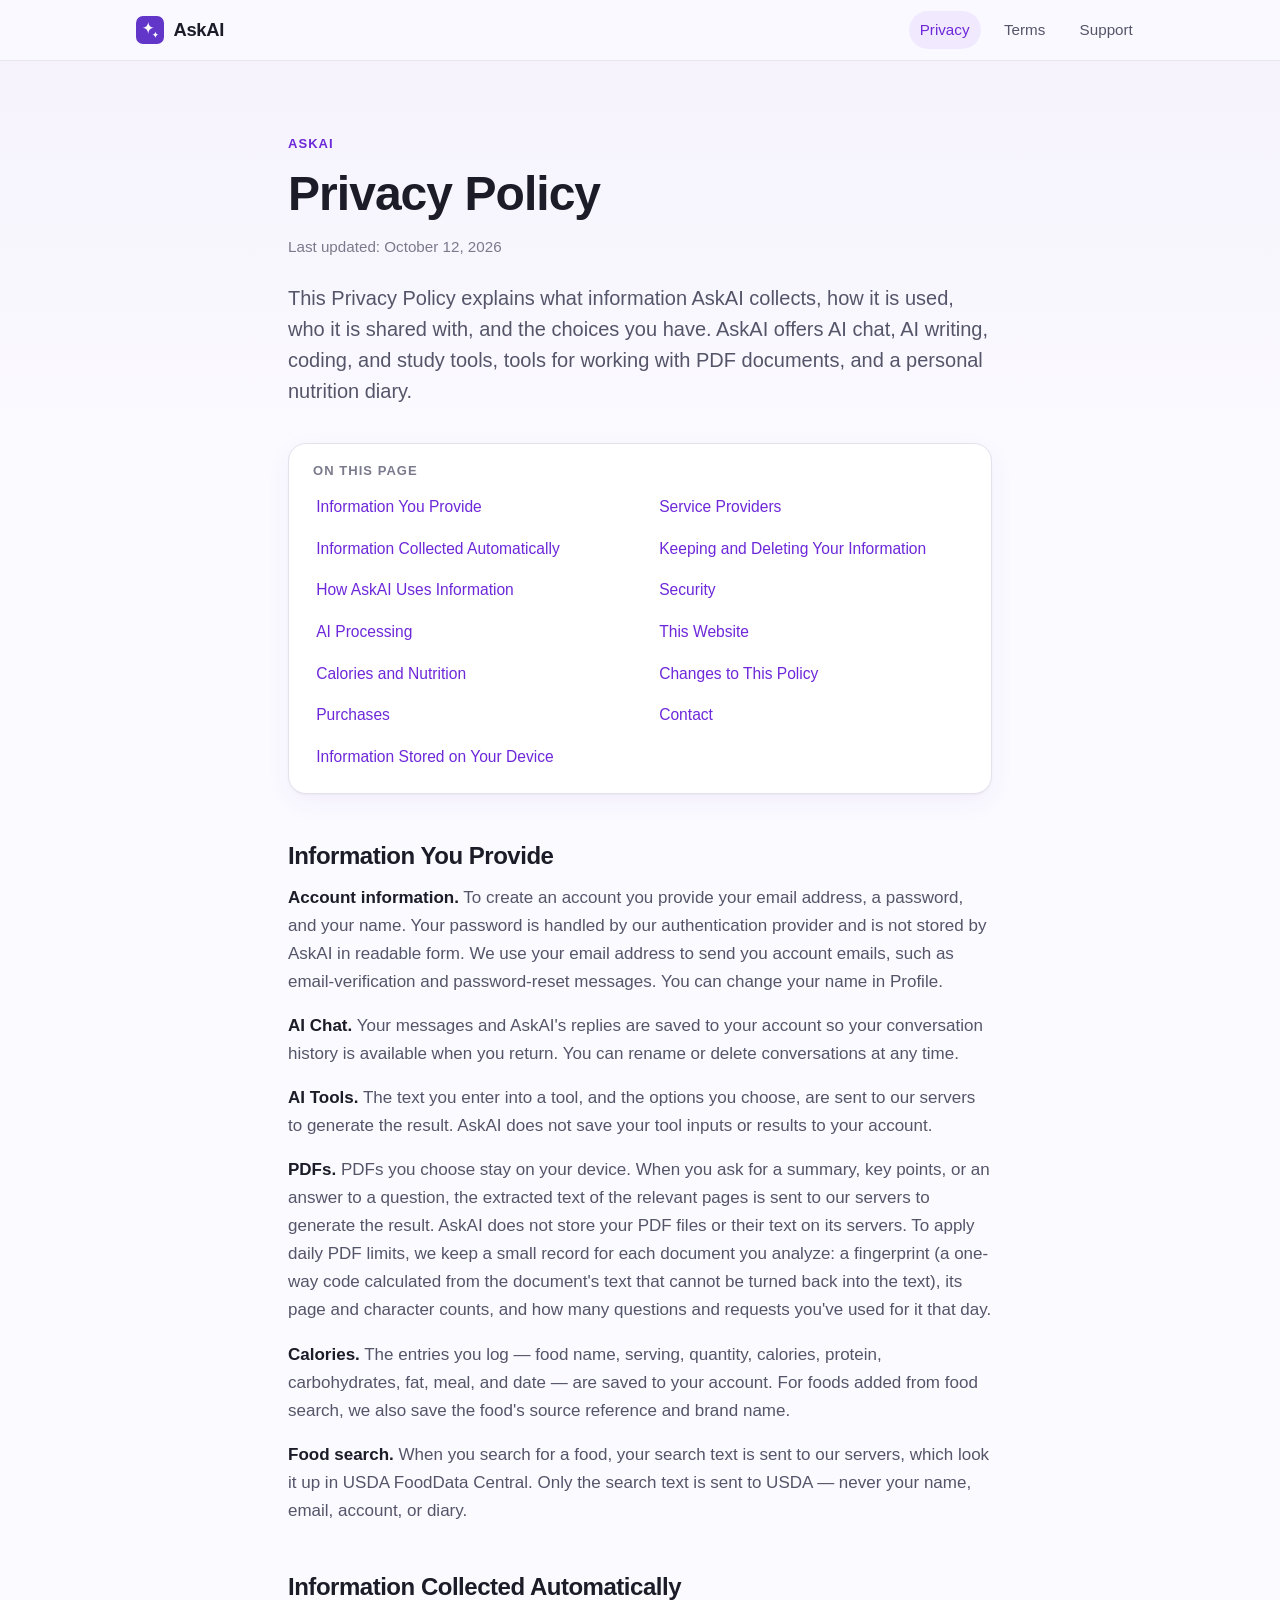
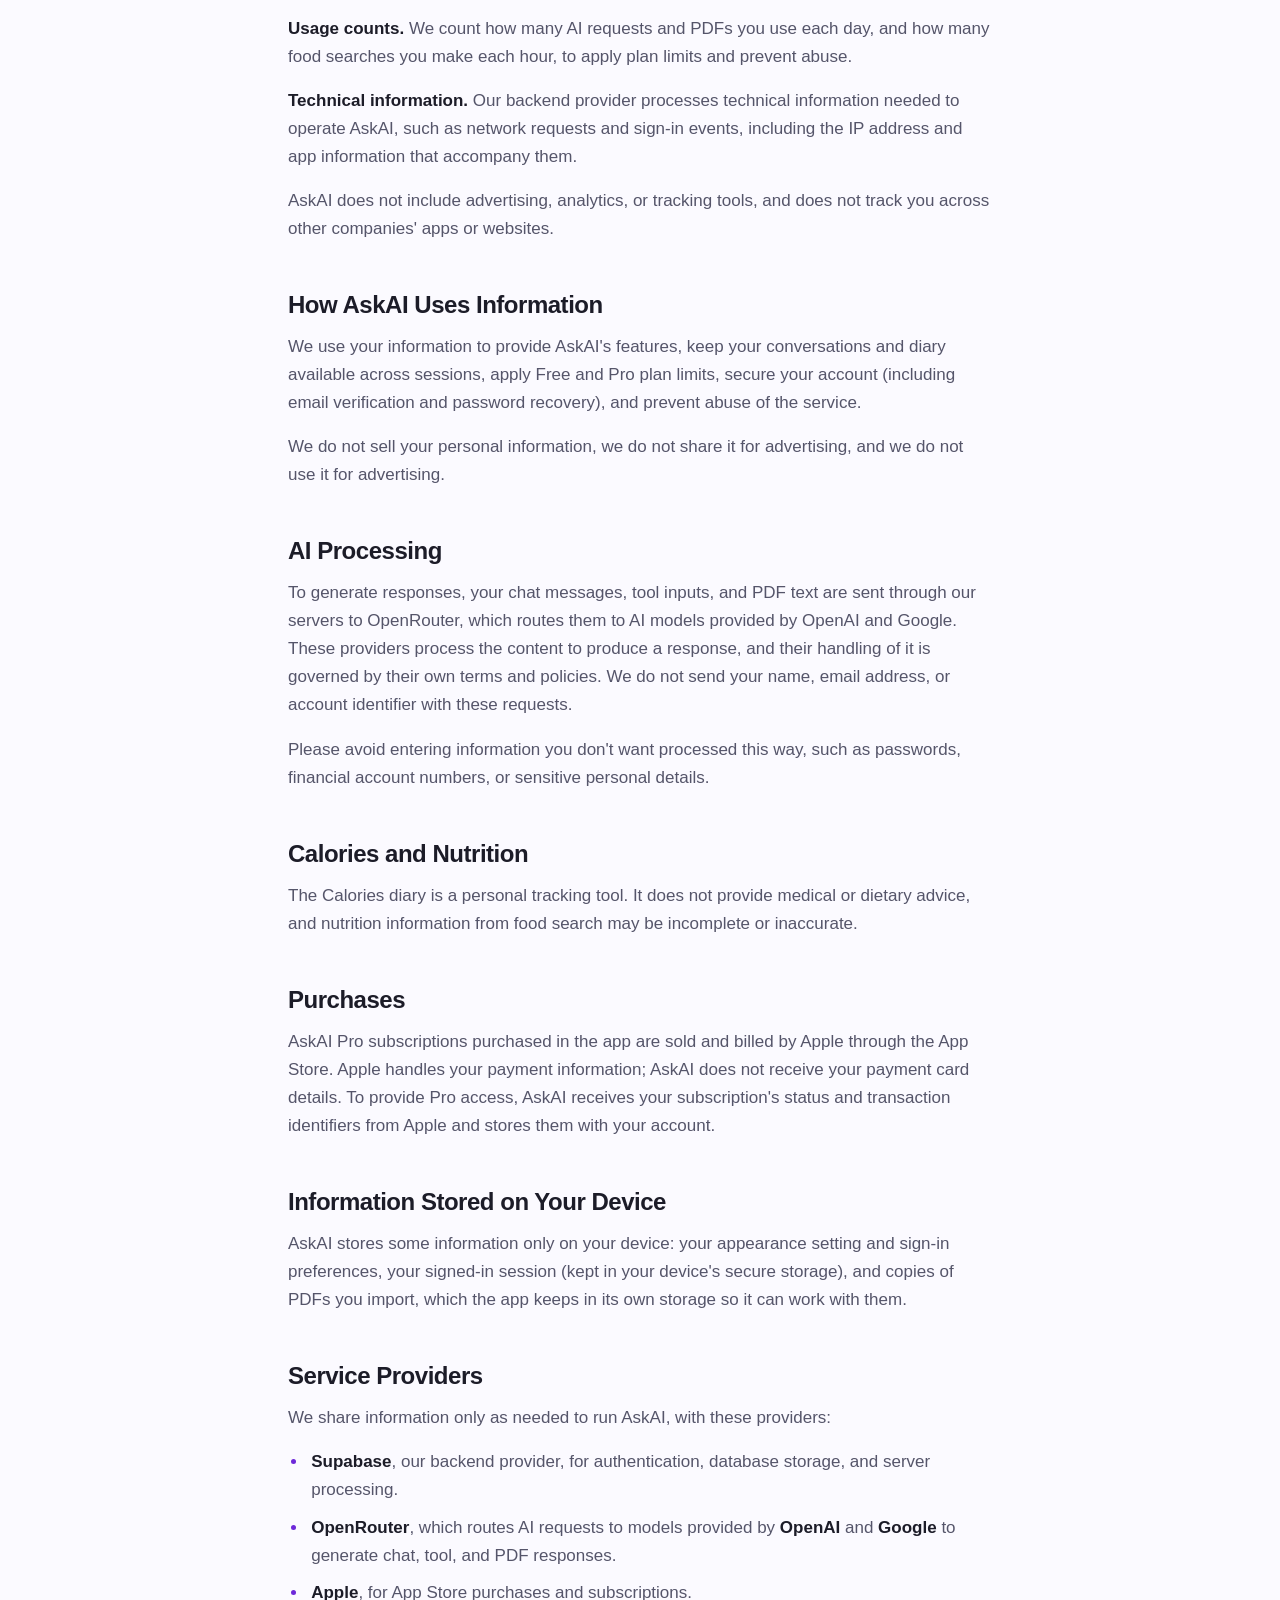
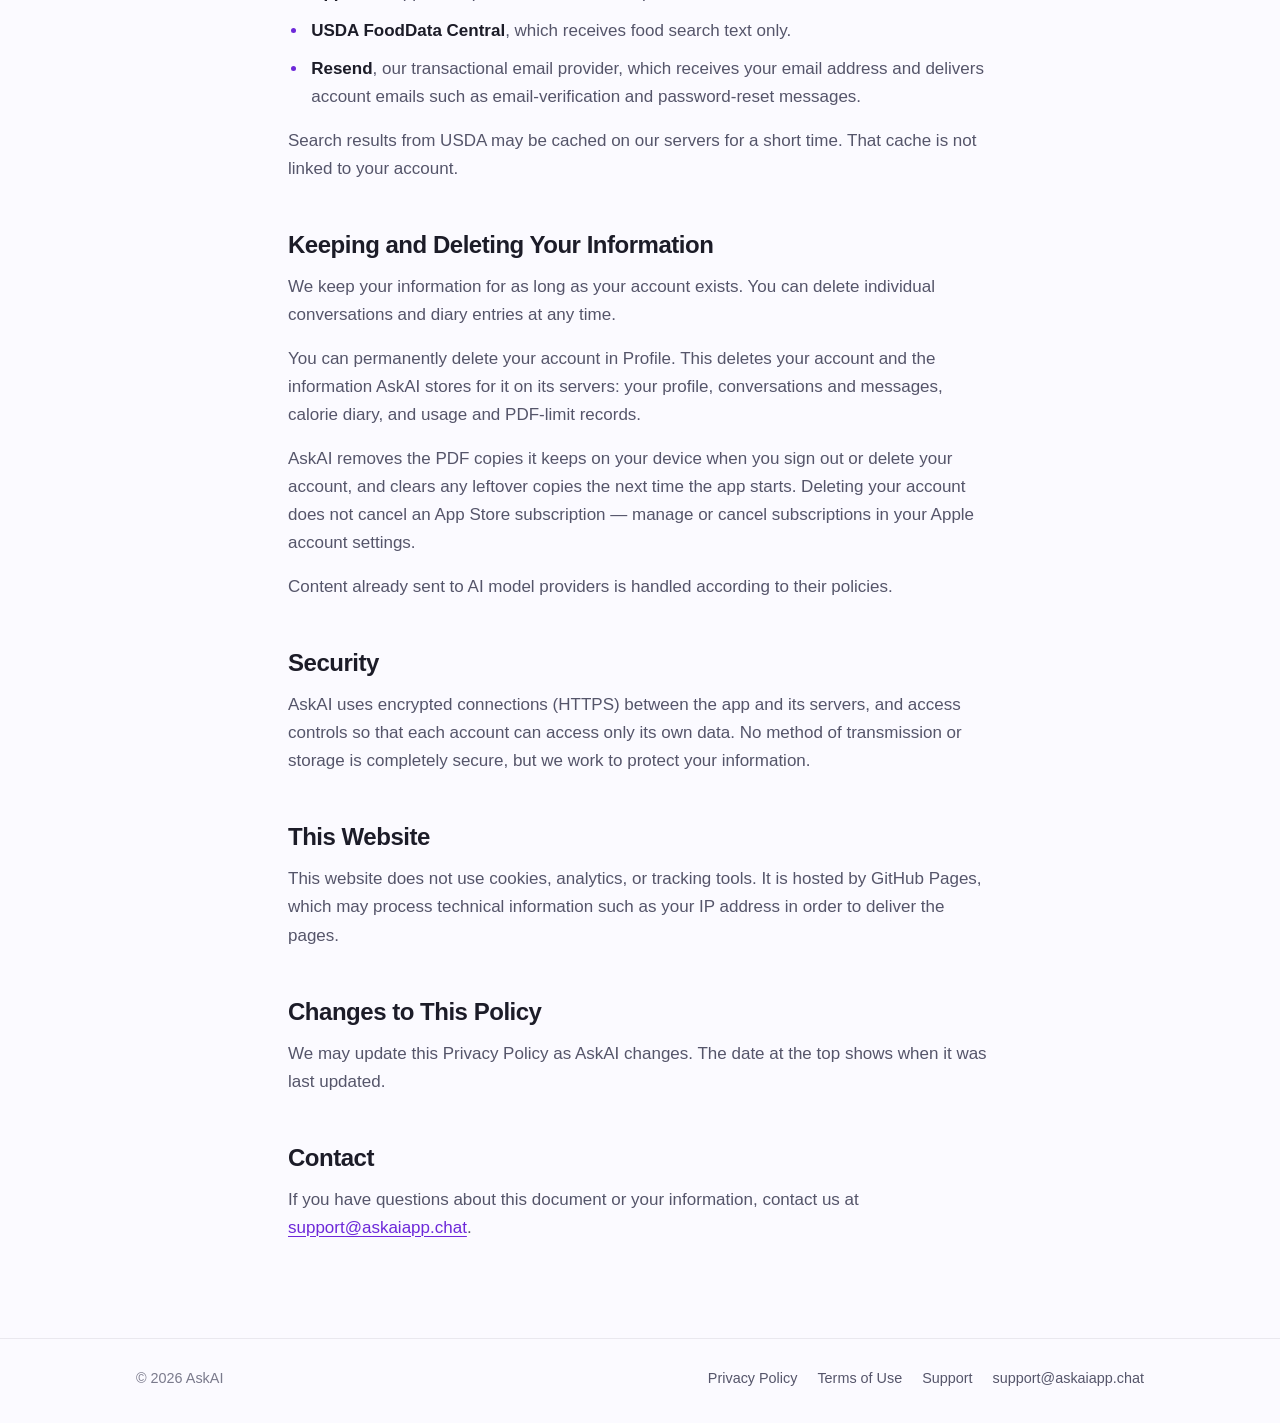
==== privacy/index.html @ a2db8b24 "Launch AskAI public website Co-Authored-By: Claude Opus 5.5 <noreply@anthropic.com>" ====
<!DOCTYPE html>
<html lang="en">
<head>
<meta charset="utf-8">
<meta name="viewport" content="width=device-width, initial-scale=1">
<title>Privacy Policy · AskAI</title>
<meta name="description" content="How AskAI collects, uses, and shares information, and the choices you have.">
<meta name="color-scheme" content="light dark">
<meta name="theme-color" content="#6236C9" media="(prefers-color-scheme: light)">
<meta name="theme-color" content="#14121E" media="(prefers-color-scheme: dark)">
<link rel="canonical" href="https://askaiapp.chat/privacy/">
<link rel="icon" href="/assets/favicon.svg" type="image/svg+xml">
<link rel="stylesheet" href="/assets/site.css">
</head>
<body>
<a class="skip" href="#main">Skip to content</a>
<header class="site-header">
  <div class="wrap bar">
    <a class="brand" href="/" aria-label="AskAI home"><svg class="mark" viewBox="0 0 32 32" aria-hidden="true"><rect width="32" height="32" rx="8" fill="currentColor"/><path fill="#fff" d="M14 6.5c.5 4.6 2.4 6.5 7 7-4.6.5-6.5 2.4-7 7-.5-4.6-2.4-6.5-7-7 4.6-.5 6.5-2.4 7-7Zm8.2 11.3c.3 2.4 1.3 3.4 3.7 3.7-2.4.3-3.4 1.3-3.7 3.7-.3-2.4-1.3-3.4-3.7-3.7 2.4-.3 3.4-1.3 3.7-3.7Z"/></svg><span>AskAI</span></a>
    <nav aria-label="Main">
      <a href="/privacy/" aria-current="page">Privacy</a>
      <a href="/terms/">Terms</a>
      <a href="/support/">Support</a>
    </nav>
  </div>
</header>
<main id="main">
<article class="wrap doc">
  <header class="doc-head">
    <p class="eyebrow">AskAI</p>
    <h1>Privacy Policy</h1>
    <p class="updated">Last updated: October 12, 2026</p>
    <p class="lead">This Privacy Policy explains what information AskAI collects, how it is used, who it is shared with, and the choices you have. AskAI offers AI chat, AI writing, coding, and study tools, tools for working with PDF documents, and a personal nutrition diary.</p>
  </header>
  <nav class="toc" aria-label="On this page">
    <h2>On this page</h2>
    <ol>
      <li><a href="#information-you-provide">Information You Provide</a></li>
      <li><a href="#information-collected-automatically">Information Collected Automatically</a></li>
      <li><a href="#how-askai-uses-information">How AskAI Uses Information</a></li>
      <li><a href="#ai-processing">AI Processing</a></li>
      <li><a href="#calories-and-nutrition">Calories and Nutrition</a></li>
      <li><a href="#purchases">Purchases</a></li>
      <li><a href="#information-stored-on-your-device">Information Stored on Your Device</a></li>
      <li><a href="#service-providers">Service Providers</a></li>
      <li><a href="#keeping-and-deleting-your-information">Keeping and Deleting Your Information</a></li>
      <li><a href="#security">Security</a></li>
      <li><a href="#this-website">This Website</a></li>
      <li><a href="#changes-to-this-policy">Changes to This Policy</a></li>
      <li><a href="#contact">Contact</a></li>
    </ol>
  </nav>
  <section id="information-you-provide">
    <h2>Information You Provide</h2>
    <p><strong>Account information.</strong> To create an account you provide your email address, a password, and your name. Your password is handled by our authentication provider and is not stored by AskAI in readable form. We use your email address to send you account emails, such as email-verification and password-reset messages. You can change your name in Profile.</p>
    <p><strong>AI Chat.</strong> Your messages and AskAI's replies are saved to your account so your conversation history is available when you return. You can rename or delete conversations at any time.</p>
    <p><strong>AI Tools.</strong> The text you enter into a tool, and the options you choose, are sent to our servers to generate the result. AskAI does not save your tool inputs or results to your account.</p>
    <p><strong>PDFs.</strong> PDFs you choose stay on your device. When you ask for a summary, key points, or an answer to a question, the extracted text of the relevant pages is sent to our servers to generate the result. AskAI does not store your PDF files or their text on its servers. To apply daily PDF limits, we keep a small record for each document you analyze: a fingerprint (a one-way code calculated from the document's text that cannot be turned back into the text), its page and character counts, and how many questions and requests you've used for it that day.</p>
    <p><strong>Calories.</strong> The entries you log — food name, serving, quantity, calories, protein, carbohydrates, fat, meal, and date — are saved to your account. For foods added from food search, we also save the food's source reference and brand name.</p>
    <p><strong>Food search.</strong> When you search for a food, your search text is sent to our servers, which look it up in USDA FoodData Central. Only the search text is sent to USDA — never your name, email, account, or diary.</p>
  </section>
  <section id="information-collected-automatically">
    <h2>Information Collected Automatically</h2>
    <p><strong>Usage counts.</strong> We count how many AI requests and PDFs you use each day, and how many food searches you make each hour, to apply plan limits and prevent abuse.</p>
    <p><strong>Technical information.</strong> Our backend provider processes technical information needed to operate AskAI, such as network requests and sign-in events, including the IP address and app information that accompany them.</p>
    <p>AskAI does not include advertising, analytics, or tracking tools, and does not track you across other companies' apps or websites.</p>
  </section>
  <section id="how-askai-uses-information">
    <h2>How AskAI Uses Information</h2>
    <p>We use your information to provide AskAI's features, keep your conversations and diary available across sessions, apply Free and Pro plan limits, secure your account (including email verification and password recovery), and prevent abuse of the service.</p>
    <p>We do not sell your personal information, we do not share it for advertising, and we do not use it for advertising.</p>
  </section>
  <section id="ai-processing">
    <h2>AI Processing</h2>
    <p>To generate responses, your chat messages, tool inputs, and PDF text are sent through our servers to OpenRouter, which routes them to AI models provided by OpenAI and Google. These providers process the content to produce a response, and their handling of it is governed by their own terms and policies. We do not send your name, email address, or account identifier with these requests.</p>
    <p>Please avoid entering information you don't want processed this way, such as passwords, financial account numbers, or sensitive personal details.</p>
  </section>
  <section id="calories-and-nutrition">
    <h2>Calories and Nutrition</h2>
    <p>The Calories diary is a personal tracking tool. It does not provide medical or dietary advice, and nutrition information from food search may be incomplete or inaccurate.</p>
  </section>
  <section id="purchases">
    <h2>Purchases</h2>
    <p>AskAI Pro subscriptions purchased in the app are sold and billed by Apple through the App Store. Apple handles your payment information; AskAI does not receive your payment card details. To provide Pro access, AskAI receives your subscription's status and transaction identifiers from Apple and stores them with your account.</p>
  </section>
  <section id="information-stored-on-your-device">
    <h2>Information Stored on Your Device</h2>
    <p>AskAI stores some information only on your device: your appearance setting and sign-in preferences, your signed-in session (kept in your device's secure storage), and copies of PDFs you import, which the app keeps in its own storage so it can work with them.</p>
  </section>
  <section id="service-providers">
    <h2>Service Providers</h2>
    <p>We share information only as needed to run AskAI, with these providers:</p>
    <ul>
      <li><strong>Supabase</strong>, our backend provider, for authentication, database storage, and server processing.</li>
      <li><strong>OpenRouter</strong>, which routes AI requests to models provided by <strong>OpenAI</strong> and <strong>Google</strong> to generate chat, tool, and PDF responses.</li>
      <li><strong>Apple</strong>, for App Store purchases and subscriptions.</li>
      <li><strong>USDA FoodData Central</strong>, which receives food search text only.</li>
      <li><strong>Resend</strong>, our transactional email provider, which receives your email address and delivers account emails such as email-verification and password-reset messages.</li>
    </ul>
    <p>Search results from USDA may be cached on our servers for a short time. That cache is not linked to your account.</p>
  </section>
  <section id="keeping-and-deleting-your-information">
    <h2>Keeping and Deleting Your Information</h2>
    <p>We keep your information for as long as your account exists. You can delete individual conversations and diary entries at any time.</p>
    <p>You can permanently delete your account in Profile. This deletes your account and the information AskAI stores for it on its servers: your profile, conversations and messages, calorie diary, and usage and PDF-limit records.</p>
    <p>AskAI removes the PDF copies it keeps on your device when you sign out or delete your account, and clears any leftover copies the next time the app starts. Deleting your account does not cancel an App Store subscription — manage or cancel subscriptions in your Apple account settings.</p>
    <p>Content already sent to AI model providers is handled according to their policies.</p>
  </section>
  <section id="security">
    <h2>Security</h2>
    <p>AskAI uses encrypted connections (HTTPS) between the app and its servers, and access controls so that each account can access only its own data. No method of transmission or storage is completely secure, but we work to protect your information.</p>
  </section>
  <section id="this-website">
    <h2>This Website</h2>
    <p>This website does not use cookies, analytics, or tracking tools. It is hosted by GitHub Pages, which may process technical information such as your IP address in order to deliver the pages.</p>
  </section>
  <section id="changes-to-this-policy">
    <h2>Changes to This Policy</h2>
    <p>We may update this Privacy Policy as AskAI changes. The date at the top shows when it was last updated.</p>
  </section>
  <section id="contact">
    <h2>Contact</h2>
    <p>If you have questions about this document or your information, contact us at <a href="mailto:support@askaiapp.chat">support@askaiapp.chat</a>.</p>
  </section>
</article>
</main>
<footer class="site-footer">
  <div class="wrap foot">
    <p>&copy; 2026 AskAI</p>
    <nav aria-label="Footer">
      <a href="/privacy/">Privacy Policy</a>
      <a href="/terms/">Terms of Use</a>
      <a href="/support/">Support</a>
      <a href="mailto:support@askaiapp.chat">support@askaiapp.chat</a>
    </nav>
  </div>
</footer>
</body>
</html>
---- assets/site.css ----
/* AskAI website. No external fonts, scripts, or trackers. */

:root {
  --accent: #6d28d9;
  --accent-strong: #6236c9;
  --accent-soft: #f1eaff;
  --accent-border: #d8c4fa;
  --bg: #fbfaff;
  --bg-tint: #f4f1fb;
  --surface: #ffffff;
  --text: #1c1c28;
  --text-secondary: #55556a;
  --text-tertiary: #7a7a8c;
  --border: #e3e1ec;
  --hairline: rgba(28, 28, 40, 0.08);
  --shadow: 0 1px 2px rgba(28, 28, 40, 0.04), 0 8px 24px rgba(98, 54, 201, 0.06);
  --radius: 18px;
  --measure: 44rem;
}

@media (prefers-color-scheme: dark) {
  :root {
    --accent: #a78bfa;
    --accent-strong: #8b5cf6;
    --accent-soft: #2b2340;
    --accent-border: #57436f;
    --bg: #0f0d17;
    --bg-tint: #14121e;
    --surface: #1b1826;
    --text: #f2f1f7;
    --text-secondary: #b9b6c9;
    --text-tertiary: #8f8ca3;
    --border: #322d44;
    --hairline: rgba(255, 255, 255, 0.08);
    --shadow: 0 1px 2px rgba(0, 0, 0, 0.3);
  }
}

*,
*::before,
*::after {
  box-sizing: border-box;
}

html {
  -webkit-text-size-adjust: 100%;
  text-size-adjust: 100%;
  scroll-behavior: smooth;
  scroll-padding-top: 5rem;
}

@media (prefers-reduced-motion: reduce) {
  html {
    scroll-behavior: auto;
  }
}

body {
  margin: 0;
  min-height: 100vh;
  display: flex;
  flex-direction: column;
  background: linear-gradient(180deg, var(--bg-tint) 0, var(--bg) 28rem) no-repeat var(--bg);
  color: var(--text);
  font-family: -apple-system, BlinkMacSystemFont, "SF Pro Text", "Segoe UI", Roboto, "Helvetica Neue", Arial, sans-serif;
  font-size: 1.0625rem;
  line-height: 1.65;
  -webkit-font-smoothing: antialiased;
  text-rendering: optimizeLegibility;
}

main {
  flex: 1;
}

.wrap {
  width: 100%;
  max-width: 68rem;
  margin: 0 auto;
  padding-left: clamp(1.25rem, 5vw, 2.5rem);
  padding-right: clamp(1.25rem, 5vw, 2.5rem);
}

a {
  color: var(--accent);
  text-decoration-thickness: 1px;
  text-underline-offset: 0.18em;
}

a:hover {
  text-decoration-thickness: 2px;
}

a:focus-visible,
.link-card:focus-visible {
  outline: 2px solid var(--accent);
  outline-offset: 3px;
  border-radius: 6px;
}

h1,
h2 {
  font-family: -apple-system, BlinkMacSystemFont, "SF Pro Display", "Segoe UI", Roboto, "Helvetica Neue", Arial, sans-serif;
  letter-spacing: -0.02em;
  line-height: 1.15;
  margin: 0;
}

p {
  margin: 0 0 1rem;
}

.skip {
  position: absolute;
  left: -999rem;
  top: 0.5rem;
  background: var(--surface);
  color: var(--accent);
  padding: 0.5rem 0.9rem;
  border-radius: 10px;
  border: 1px solid var(--accent-border);
  z-index: 20;
}

.skip:focus {
  left: 0.75rem;
}

/* Header */

.site-header {
  position: sticky;
  top: 0;
  z-index: 10;
  background: color-mix(in srgb, var(--bg) 82%, transparent);
  -webkit-backdrop-filter: saturate(180%) blur(18px);
  backdrop-filter: saturate(180%) blur(18px);
  border-bottom: 1px solid var(--hairline);
}

.bar {
  display: flex;
  align-items: center;
  justify-content: space-between;
  gap: 1rem;
  min-height: 3.75rem;
}

.brand {
  display: inline-flex;
  align-items: center;
  gap: 0.6rem;
  color: var(--text);
  font-weight: 700;
  font-size: 1.15rem;
  letter-spacing: -0.02em;
  text-decoration: none;
}

.mark {
  width: 1.75rem;
  height: 1.75rem;
  color: var(--accent-strong);
  flex: none;
}

.site-header nav {
  display: flex;
  gap: clamp(0.25rem, 2vw, 0.75rem);
}

.site-header nav a {
  color: var(--text-secondary);
  text-decoration: none;
  font-size: 0.95rem;
  font-weight: 500;
  padding: 0.4rem 0.7rem;
  border-radius: 999px;
}

.site-header nav a:hover {
  color: var(--text);
  background: var(--hairline);
}

.site-header nav a[aria-current="page"] {
  color: var(--accent);
  background: var(--accent-soft);
}

/* Shared type */

.eyebrow {
  margin: 0 0 0.75rem;
  color: var(--accent);
  font-size: 0.8125rem;
  font-weight: 600;
  letter-spacing: 0.08em;
  text-transform: uppercase;
}

.lead {
  color: var(--text-secondary);
  font-size: clamp(1.1rem, 2.2vw, 1.25rem);
  line-height: 1.55;
}

.muted {
  color: var(--text-tertiary);
  font-size: 0.95rem;
}

/* Home */

.hero {
  padding: clamp(3.5rem, 10vw, 7rem) 0 clamp(2.5rem, 6vw, 4rem);
  text-align: center;
}

.hero h1 {
  font-size: clamp(2.1rem, 6vw, 3.6rem);
  font-weight: 700;
  max-width: 18ch;
  margin: 0 auto 1.25rem;
}

.hero .lead {
  max-width: 38rem;
  margin: 0 auto;
}

.features,
.links {
  display: grid;
  gap: 1rem;
  grid-template-columns: repeat(auto-fit, minmax(14.5rem, 1fr));
}

.card,
.link-card,
.contact-card,
.toc {
  background: var(--surface);
  border: 1px solid var(--border);
  border-radius: var(--radius);
  box-shadow: var(--shadow);
}

.card,
.link-card {
  padding: 1.5rem;
}

.card h2,
.link-card h2 {
  font-size: 1.15rem;
  font-weight: 650;
  margin-bottom: 0.5rem;
}

.card p,
.link-card p {
  margin: 0;
  color: var(--text-secondary);
  font-size: 0.975rem;
  line-height: 1.55;
}

.privacy-note {
  max-width: 46rem;
  text-align: center;
  padding-top: clamp(3rem, 8vw, 5rem);
  padding-bottom: clamp(2rem, 5vw, 3rem);
}

.privacy-note h2 {
  font-size: clamp(1.5rem, 3.5vw, 2rem);
  margin-bottom: 0.9rem;
}

.privacy-note p {
  color: var(--text-secondary);
  margin: 0;
}

.links {
  padding-bottom: clamp(3.5rem, 8vw, 6rem);
}

.link-card {
  display: block;
  color: inherit;
  text-decoration: none;
  transition: border-color 0.15s ease, transform 0.15s ease;
}

.link-card h2 {
  color: var(--accent);
}

.link-card h2::after {
  content: " \2192";
}

.link-card:hover {
  border-color: var(--accent-border);
  transform: translateY(-2px);
}

@media (prefers-reduced-motion: reduce) {
  .link-card {
    transition: none;
  }

  .link-card:hover {
    transform: none;
  }
}

/* Documents: privacy, terms, support */

.doc {
  max-width: calc(var(--measure) + 2 * clamp(1.25rem, 5vw, 2.5rem));
  padding-top: clamp(2.5rem, 7vw, 4.5rem);
  padding-bottom: clamp(3.5rem, 8vw, 6rem);
}

.doc-head h1 {
  font-size: clamp(2rem, 5.5vw, 3rem);
  font-weight: 700;
  margin-bottom: 0.75rem;
}

.updated {
  color: var(--text-tertiary);
  font-size: 0.95rem;
  margin-bottom: 1.5rem;
}

.doc-head .lead {
  margin-bottom: 0;
}

.toc {
  margin: 2.25rem 0 0;
  padding: 1.25rem 1.5rem;
}

.toc h2 {
  font-size: 0.8125rem;
  font-weight: 600;
  letter-spacing: 0.08em;
  text-transform: uppercase;
  color: var(--text-tertiary);
  margin-bottom: 0.75rem;
}

.toc ol {
  margin: 0;
  padding: 0;
  list-style: none;
  columns: 2;
  column-gap: 2rem;
}

.toc li {
  break-inside: avoid;
  padding: 0.2rem 0;
  font-size: 0.975rem;
}

.toc a {
  text-decoration: none;
}

.toc a:hover {
  text-decoration: underline;
}

.doc section {
  margin-top: 2.75rem;
}

.doc section > h2 {
  font-size: clamp(1.3rem, 3vw, 1.5rem);
  font-weight: 650;
  margin-bottom: 0.9rem;
  padding-top: 0.25rem;
}

.doc section p,
.doc section li {
  color: var(--text-secondary);
}

.doc section strong {
  color: var(--text);
  font-weight: 600;
}

.doc section p:last-child {
  margin-bottom: 0;
}

.doc ul {
  margin: 0 0 1rem;
  padding-left: 1.25rem;
}

.doc li {
  margin-bottom: 0.6rem;
  padding-left: 0.2rem;
}

.doc li::marker {
  color: var(--accent);
}

.doc section.contact-card {
  margin-top: 2.25rem;
  padding: 1.5rem;
  background: var(--accent-soft);
  border-color: var(--accent-border);
  box-shadow: none;
}

.contact-card h2 {
  margin-bottom: 0.5rem;
}

.contact-card p {
  margin-bottom: 0.4rem;
}

.contact-card .email {
  font-weight: 600;
  font-size: 1.1rem;
  overflow-wrap: anywhere;
}

.doc section.contact-card .muted {
  color: var(--text-secondary);
  margin: 0;
}

/* 404 */

.notfound {
  text-align: center;
  padding-top: clamp(4rem, 14vw, 9rem);
  padding-bottom: clamp(4rem, 12vw, 8rem);
}

.notfound h1 {
  font-size: clamp(2rem, 6vw, 3.2rem);
  margin-bottom: 1rem;
}

.notfound .lead {
  margin-bottom: 2rem;
}

.button {
  display: inline-block;
  background: var(--accent-strong);
  color: #fff;
  font-weight: 600;
  text-decoration: none;
  padding: 0.8rem 1.5rem;
  border-radius: 14px;
  margin-bottom: 1.5rem;
}

.button:hover {
  filter: brightness(1.08);
}

/* Footer */

.site-footer {
  border-top: 1px solid var(--hairline);
  color: var(--text-tertiary);
  font-size: 0.9rem;
}

.foot {
  display: flex;
  flex-wrap: wrap;
  align-items: center;
  justify-content: space-between;
  gap: 0.75rem 1.5rem;
  padding-top: 1.75rem;
  padding-bottom: 2rem;
}

.foot p {
  margin: 0;
}

.foot nav {
  display: flex;
  flex-wrap: wrap;
  gap: 0.5rem 1.25rem;
}

.foot a {
  color: var(--text-secondary);
  text-decoration: none;
}

.foot a:hover {
  color: var(--accent);
  text-decoration: underline;
}

/* Small screens */

@media (max-width: 34rem) {
  body {
    font-size: 1rem;
  }

  .bar {
    min-height: 3.5rem;
  }

  .site-header nav a {
    padding: 0.35rem 0.5rem;
    font-size: 0.9rem;
  }

  .toc ol {
    columns: 1;
  }

  .foot {
    flex-direction: column;
    align-items: flex-start;
  }
}

@media (max-width: 23.5rem) {
  .wrap {
    padding-left: 1rem;
    padding-right: 1rem;
  }

  .bar {
    gap: 0.5rem;
  }

  .brand {
    font-size: 1.05rem;
    gap: 0.45rem;
  }

  .mark {
    width: 1.5rem;
    height: 1.5rem;
  }

  .site-header nav {
    gap: 0;
  }

  .site-header nav a {
    padding: 0.3rem 0.4rem;
    font-size: 0.85rem;
  }
}

@media print {
  .site-header,
  .site-footer,
  .toc,
  .skip {
    display: none;
  }

  body {
    background: #fff;
    color: #000;
  }
}
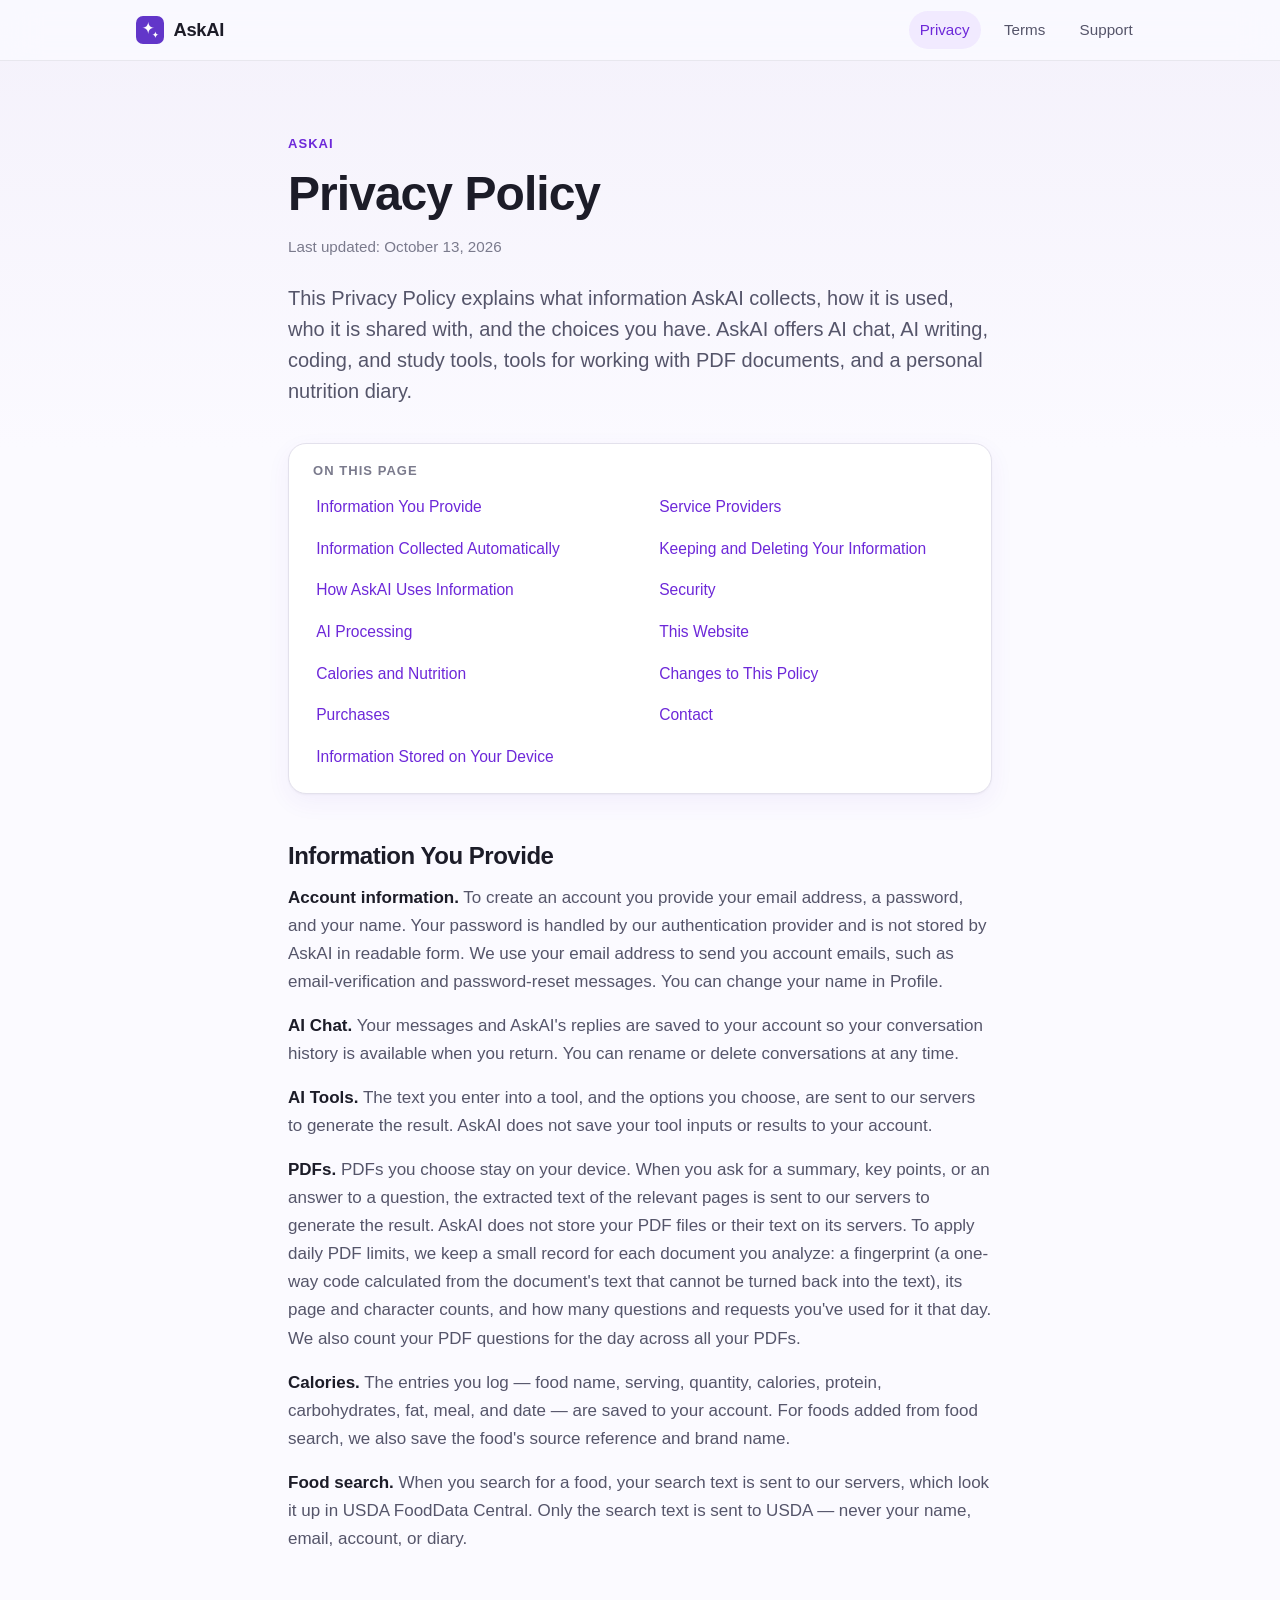
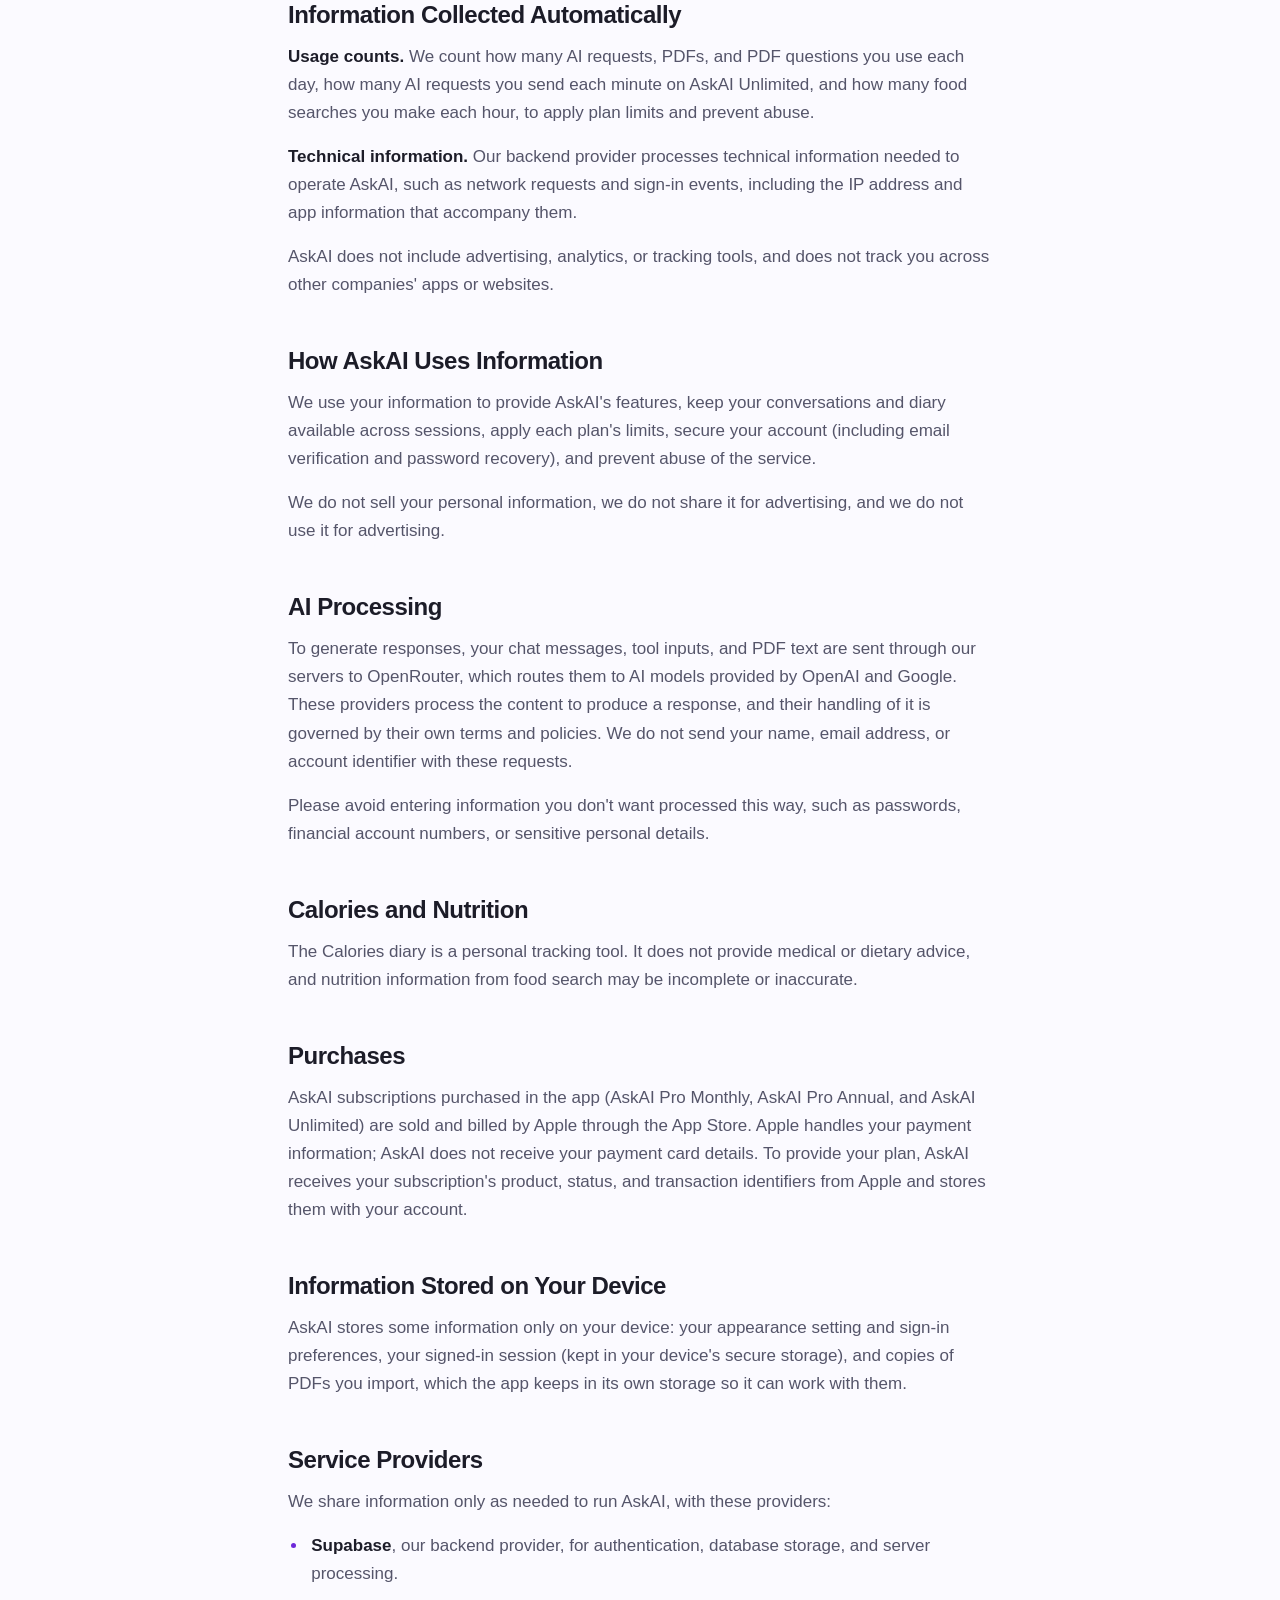
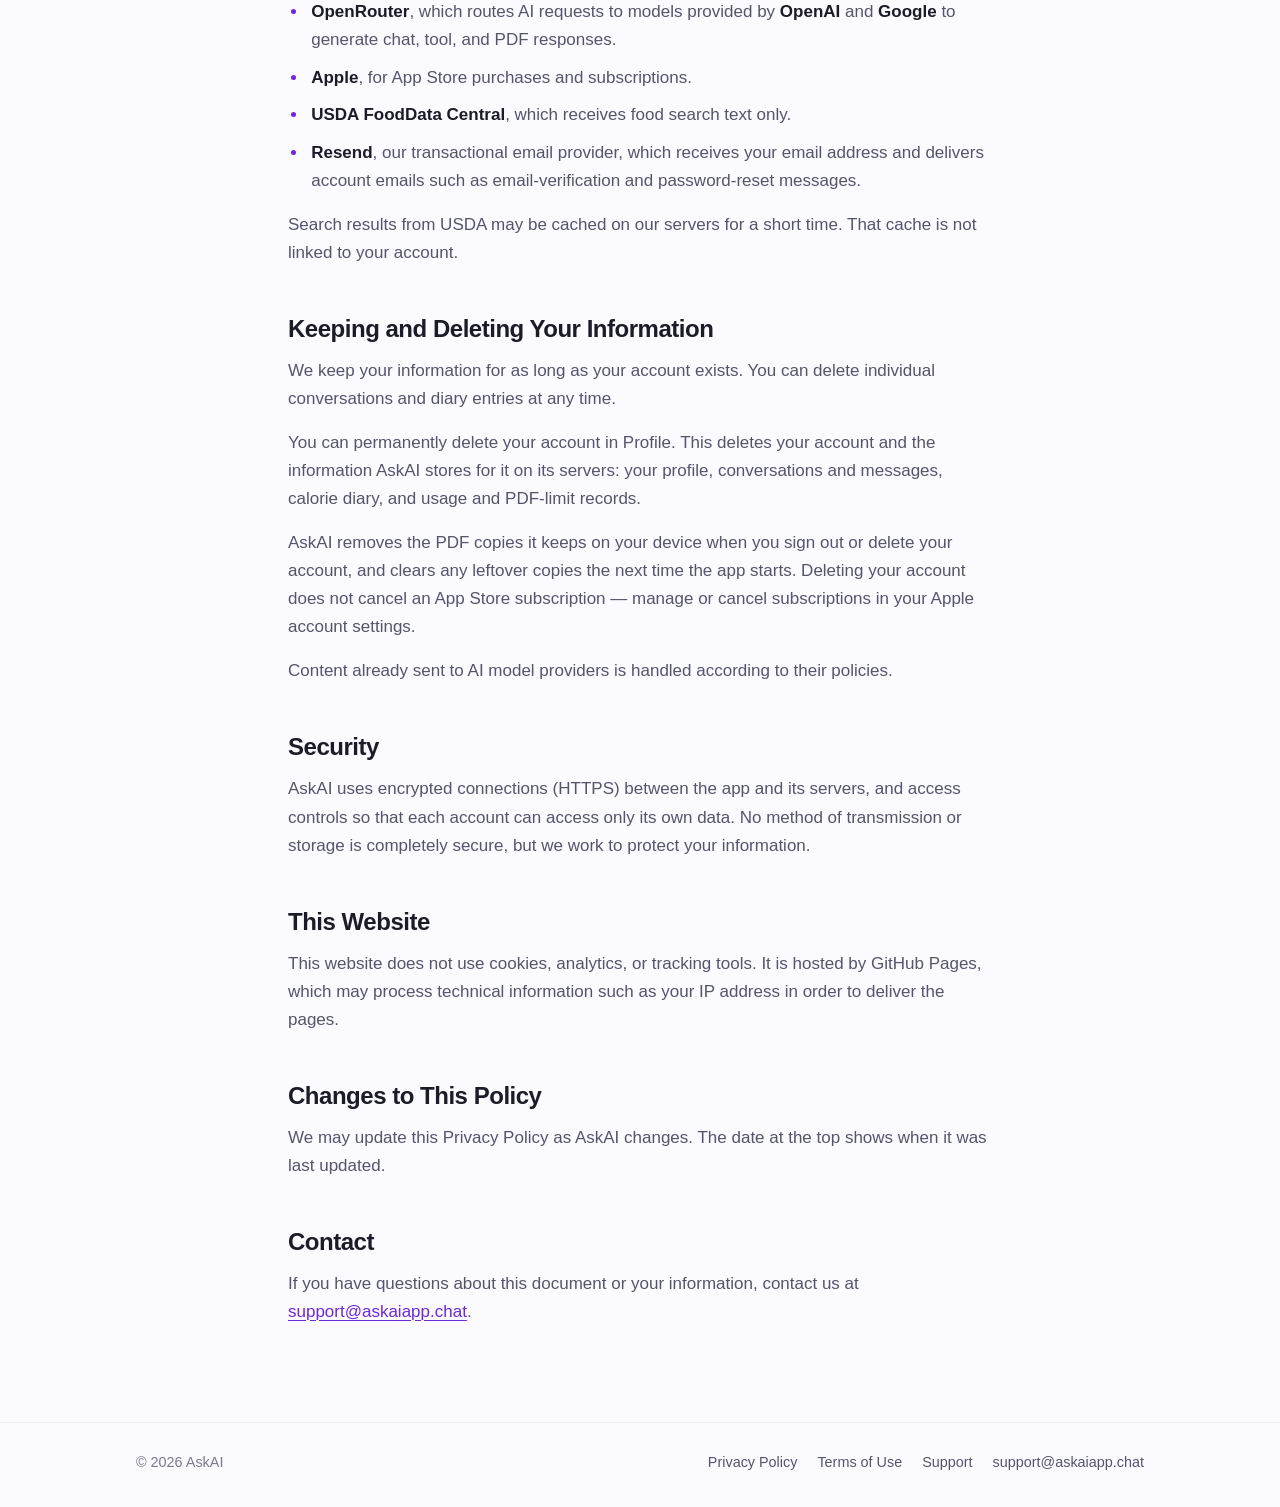
==== commit 94a515f2: "Update Terms, Privacy and Support for the four AskAI plans Co-Authored-By: Claude Opus 5.5 <noreply@" ====
--- a/privacy/index.html
+++ b/privacy/index.html
@@ -29,7 +29,7 @@
   <header class="doc-head">
     <p class="eyebrow">AskAI</p>
     <h1>Privacy Policy</h1>
-    <p class="updated">Last updated: October 12, 2026</p>
+    <p class="updated">Last updated: October 13, 2026</p>
     <p class="lead">This Privacy Policy explains what information AskAI collects, how it is used, who it is shared with, and the choices you have. AskAI offers AI chat, AI writing, coding, and study tools, tools for working with PDF documents, and a personal nutrition diary.</p>
   </header>
   <nav class="toc" aria-label="On this page">
@@ -55,19 +55,19 @@
     <p><strong>Account information.</strong> To create an account you provide your email address, a password, and your name. Your password is handled by our authentication provider and is not stored by AskAI in readable form. We use your email address to send you account emails, such as email-verification and password-reset messages. You can change your name in Profile.</p>
     <p><strong>AI Chat.</strong> Your messages and AskAI's replies are saved to your account so your conversation history is available when you return. You can rename or delete conversations at any time.</p>
     <p><strong>AI Tools.</strong> The text you enter into a tool, and the options you choose, are sent to our servers to generate the result. AskAI does not save your tool inputs or results to your account.</p>
-    <p><strong>PDFs.</strong> PDFs you choose stay on your device. When you ask for a summary, key points, or an answer to a question, the extracted text of the relevant pages is sent to our servers to generate the result. AskAI does not store your PDF files or their text on its servers. To apply daily PDF limits, we keep a small record for each document you analyze: a fingerprint (a one-way code calculated from the document's text that cannot be turned back into the text), its page and character counts, and how many questions and requests you've used for it that day.</p>
+    <p><strong>PDFs.</strong> PDFs you choose stay on your device. When you ask for a summary, key points, or an answer to a question, the extracted text of the relevant pages is sent to our servers to generate the result. AskAI does not store your PDF files or their text on its servers. To apply daily PDF limits, we keep a small record for each document you analyze: a fingerprint (a one-way code calculated from the document's text that cannot be turned back into the text), its page and character counts, and how many questions and requests you've used for it that day. We also count your PDF questions for the day across all your PDFs.</p>
     <p><strong>Calories.</strong> The entries you log — food name, serving, quantity, calories, protein, carbohydrates, fat, meal, and date — are saved to your account. For foods added from food search, we also save the food's source reference and brand name.</p>
     <p><strong>Food search.</strong> When you search for a food, your search text is sent to our servers, which look it up in USDA FoodData Central. Only the search text is sent to USDA — never your name, email, account, or diary.</p>
   </section>
   <section id="information-collected-automatically">
     <h2>Information Collected Automatically</h2>
-    <p><strong>Usage counts.</strong> We count how many AI requests and PDFs you use each day, and how many food searches you make each hour, to apply plan limits and prevent abuse.</p>
+    <p><strong>Usage counts.</strong> We count how many AI requests, PDFs, and PDF questions you use each day, how many AI requests you send each minute on AskAI Unlimited, and how many food searches you make each hour, to apply plan limits and prevent abuse.</p>
     <p><strong>Technical information.</strong> Our backend provider processes technical information needed to operate AskAI, such as network requests and sign-in events, including the IP address and app information that accompany them.</p>
     <p>AskAI does not include advertising, analytics, or tracking tools, and does not track you across other companies' apps or websites.</p>
   </section>
   <section id="how-askai-uses-information">
     <h2>How AskAI Uses Information</h2>
-    <p>We use your information to provide AskAI's features, keep your conversations and diary available across sessions, apply Free and Pro plan limits, secure your account (including email verification and password recovery), and prevent abuse of the service.</p>
+    <p>We use your information to provide AskAI's features, keep your conversations and diary available across sessions, apply each plan's limits, secure your account (including email verification and password recovery), and prevent abuse of the service.</p>
     <p>We do not sell your personal information, we do not share it for advertising, and we do not use it for advertising.</p>
   </section>
   <section id="ai-processing">
@@ -81,7 +81,7 @@
   </section>
   <section id="purchases">
     <h2>Purchases</h2>
-    <p>AskAI Pro subscriptions purchased in the app are sold and billed by Apple through the App Store. Apple handles your payment information; AskAI does not receive your payment card details. To provide Pro access, AskAI receives your subscription's status and transaction identifiers from Apple and stores them with your account.</p>
+    <p>AskAI subscriptions purchased in the app (AskAI Pro Monthly, AskAI Pro Annual, and AskAI Unlimited) are sold and billed by Apple through the App Store. Apple handles your payment information; AskAI does not receive your payment card details. To provide your plan, AskAI receives your subscription's product, status, and transaction identifiers from Apple and stores them with your account.</p>
   </section>
   <section id="information-stored-on-your-device">
     <h2>Information Stored on Your Device</h2>
